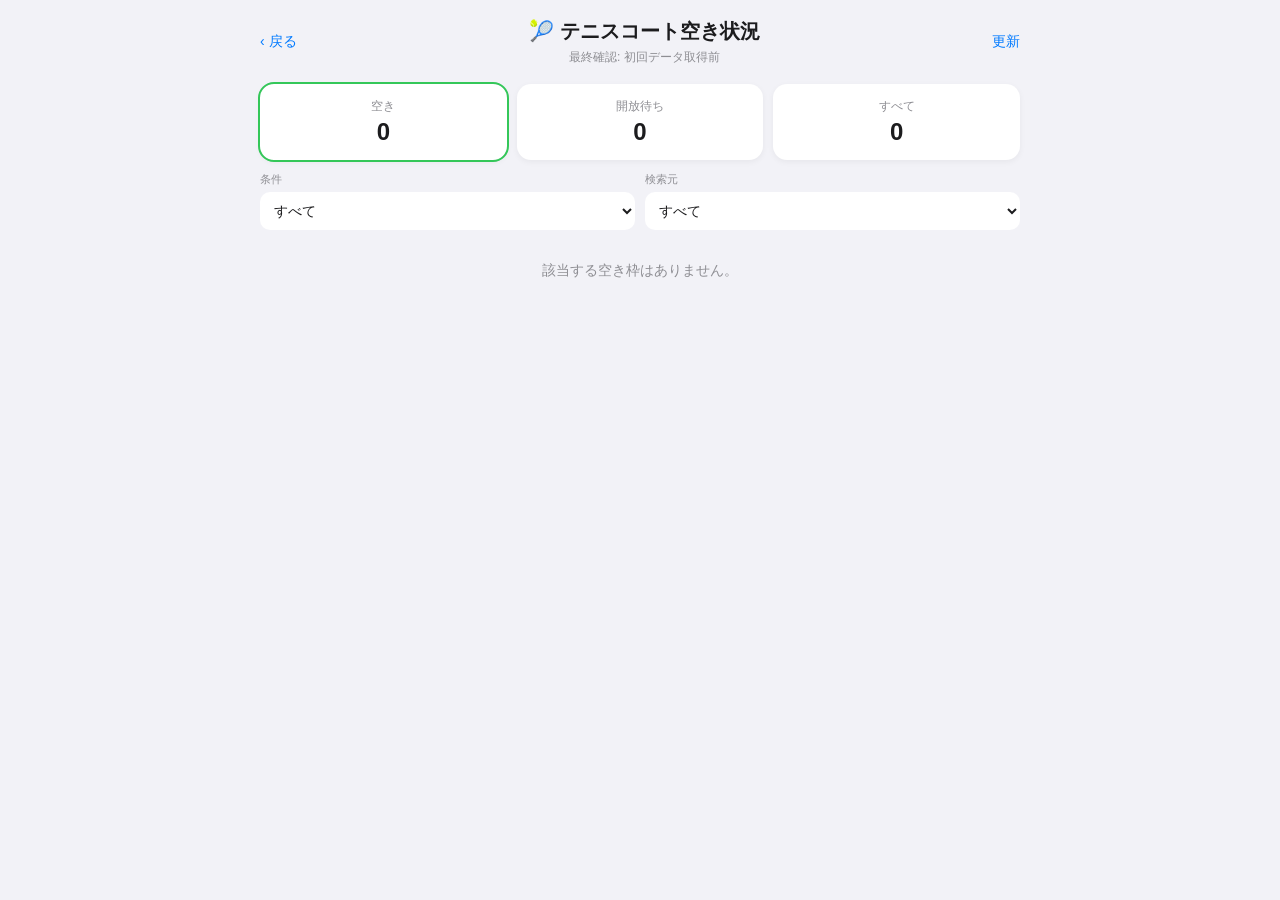
==== availability.html @ a2111969 "Add files via upload" ====
<!DOCTYPE html>
<html lang="ja">
<head>
  <meta charset="UTF-8">
  <meta name="viewport" content="width=device-width, initial-scale=1.0, maximum-scale=1.0, user-scalable=no">
  <title>テニスコート空き状況</title>
  <link rel="stylesheet" href="availability.css">
</head>
<body>
  <div class="page">
    <header class="header">
      <a class="back" href="index.html">‹ 戻る</a>
      <div>
        <h1>🎾 テニスコート空き状況</h1>
        <p id="updatedAt">読み込み中...</p>
      </div>
      <button id="reloadButton" class="reload" type="button">更新</button>
    </header>

    <section class="summary">
      <button class="summary-card active" data-status="available">
        <span>空き</span>
        <strong id="availableCount">-</strong>
      </button>
      <button class="summary-card" data-status="waiting">
        <span>開放待ち</span>
        <strong id="waitingCount">-</strong>
      </button>
      <button class="summary-card" data-status="all">
        <span>すべて</span>
        <strong id="allCount">-</strong>
      </button>
    </section>

    <section class="filters">
      <label>
        条件
        <select id="conditionFilter">
          <option value="all">すべて</option>
        </select>
      </label>
      <label>
        検索元
        <select id="sourceFilter">
          <option value="all">すべて</option>
          <option value="yokohama">横浜市</option>
          <option value="e-kanagawa">保土ケ谷公園</option>
        </select>
      </label>
    </section>

    <div id="warningBox" class="warning hidden"></div>
    <div id="results"></div>
    <div id="emptyState" class="empty hidden">該当する空き枠はありません。</div>
  </div>

  <template id="slotTemplate">
    <article class="slot-card">
      <div class="slot-head">
        <span class="status"></span>
        <span class="condition"></span>
      </div>
      <div class="time"></div>
      <div class="facility"></div>
      <div class="court"></div>
      <a class="booking-link" target="_blank" rel="noopener noreferrer">予約サイトを開く ›</a>
    </article>
  </template>

  <script src="availability.js" defer></script>
</body>
</html>
---- availability.css ----
* {
  box-sizing: border-box;
}

body {
  font-family: -apple-system, BlinkMacSystemFont, "Segoe UI", Roboto, sans-serif;
  margin: 0;
  padding: 18px 14px 50px;
  background: #f2f2f7;
  color: #1c1c1e;
}

.page {
  max-width: 760px;
  margin: 0 auto;
}

.header {
  display: grid;
  grid-template-columns: auto 1fr auto;
  align-items: center;
  gap: 12px;
  margin-bottom: 18px;
}

.header h1 {
  margin: 0;
  font-size: 20px;
  text-align: center;
}

.header p {
  margin: 4px 0 0;
  text-align: center;
  color: #8e8e93;
  font-size: 12px;
}

.back,
.reload {
  color: #007aff;
  text-decoration: none;
  font-size: 14px;
  white-space: nowrap;
}

.reload {
  border: 0;
  background: transparent;
  padding: 8px 0;
  cursor: pointer;
}

.summary {
  display: grid;
  grid-template-columns: repeat(3, 1fr);
  gap: 10px;
  margin-bottom: 12px;
}

.summary-card {
  border: 0;
  border-radius: 14px;
  background: #fff;
  padding: 14px 8px;
  box-shadow: 0 2px 6px rgba(0,0,0,.05);
  cursor: pointer;
  color: inherit;
}

.summary-card span {
  display: block;
  color: #8e8e93;
  font-size: 12px;
  margin-bottom: 3px;
}

.summary-card strong {
  font-size: 24px;
}

.summary-card.active {
  outline: 2px solid #34c759;
}

.filters {
  display: grid;
  grid-template-columns: 1fr 1fr;
  gap: 10px;
  margin-bottom: 18px;
}

.filters label {
  color: #8e8e93;
  font-size: 11px;
}

.filters select {
  width: 100%;
  margin-top: 5px;
  padding: 10px;
  border: 0;
  border-radius: 10px;
  background: #fff;
  color: #1c1c1e;
  font-size: 14px;
}

.day-group {
  margin-top: 22px;
}

.day-title {
  margin: 0 0 8px 4px;
  font-size: 15px;
  color: #636366;
}

.slot-list {
  display: grid;
  gap: 10px;
}

.slot-card {
  background: #fff;
  border-radius: 14px;
  padding: 15px;
  box-shadow: 0 2px 6px rgba(0,0,0,.05);
}

.slot-head {
  display: flex;
  align-items: center;
  justify-content: space-between;
  gap: 12px;
  margin-bottom: 12px;
}

.status {
  display: inline-block;
  border-radius: 999px;
  padding: 4px 8px;
  font-size: 11px;
  font-weight: 700;
}

.status.available {
  background: #e9f9ee;
  color: #18873b;
}

.status.waiting {
  background: #fff6d8;
  color: #8a6a00;
}

.condition {
  color: #8e8e93;
  font-size: 11px;
  text-align: right;
}

.time {
  font-size: 20px;
  font-weight: 700;
  margin-bottom: 4px;
}

.facility {
  font-size: 15px;
  font-weight: 600;
}

.court {
  margin-top: 3px;
  color: #636366;
  font-size: 13px;
}

.booking-link {
  display: inline-block;
  margin-top: 12px;
  color: #007aff;
  text-decoration: none;
  font-size: 13px;
}

.warning {
  background: #fff4e5;
  color: #8a5a00;
  border-radius: 12px;
  padding: 12px;
  margin-bottom: 16px;
  font-size: 12px;
  line-height: 1.5;
}

.empty {
  margin-top: 32px;
  text-align: center;
  color: #8e8e93;
  font-size: 14px;
}

.hidden {
  display: none !important;
}

@media (max-width: 520px) {
  .header {
    grid-template-columns: 52px 1fr 52px;
  }

  .header h1 {
    font-size: 18px;
  }

  .filters {
    grid-template-columns: 1fr;
  }
}
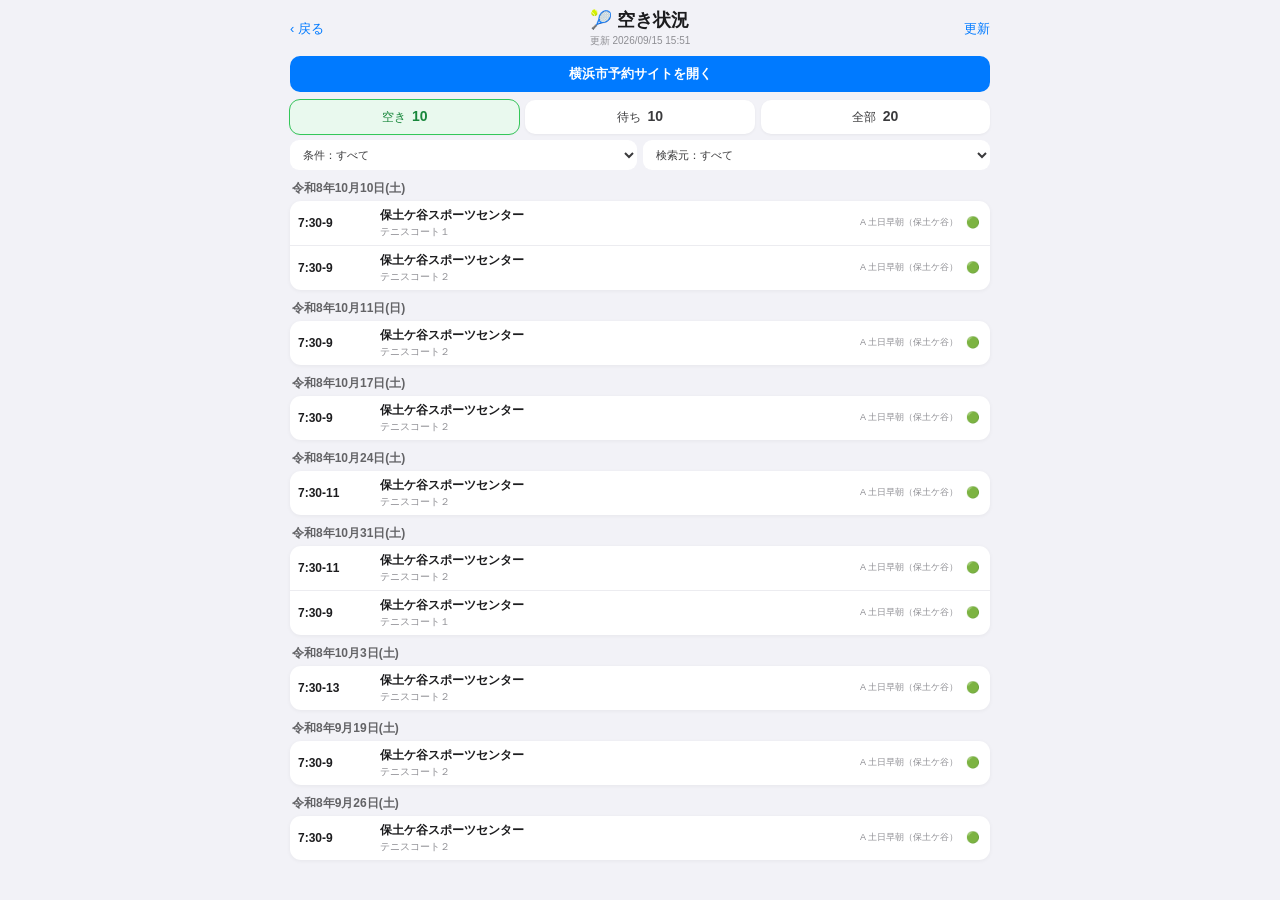
==== commit 0bde7530: "Add files via upload" ====
--- a/availability.html
+++ b/availability.html
@@ -7,65 +7,53 @@
   <link rel="stylesheet" href="availability.css">
 </head>
 <body>
-  <div class="page">
-    <header class="header">
-      <a class="back" href="index.html">‹ 戻る</a>
-      <div>
-        <h1>🎾 テニスコート空き状況</h1>
+  <main class="page">
+    <header class="topbar">
+      <a href="index.html" class="back">‹ 戻る</a>
+      <div class="title-block">
+        <h1>🎾 空き状況</h1>
         <p id="updatedAt">読み込み中...</p>
       </div>
       <button id="reloadButton" class="reload" type="button">更新</button>
     </header>
 
-    <section class="summary">
-      <button class="summary-card active" data-status="available">
-        <span>空き</span>
-        <strong id="availableCount">-</strong>
+    <a
+      class="booking-button"
+      href="https://www.shisetsu.city.yokohama.lg.jp/user/Home"
+      target="_blank"
+      rel="noopener noreferrer"
+    >
+      横浜市予約サイトを開く
+    </a>
+
+    <section class="status-tabs">
+      <button class="status-tab active" data-status="available">
+        空き <strong id="availableCount">-</strong>
       </button>
-      <button class="summary-card" data-status="waiting">
-        <span>開放待ち</span>
-        <strong id="waitingCount">-</strong>
+      <button class="status-tab" data-status="waiting">
+        待ち <strong id="waitingCount">-</strong>
       </button>
-      <button class="summary-card" data-status="all">
-        <span>すべて</span>
-        <strong id="allCount">-</strong>
+      <button class="status-tab" data-status="all">
+        全部 <strong id="allCount">-</strong>
       </button>
     </section>
 
     <section class="filters">
-      <label>
-        条件
-        <select id="conditionFilter">
-          <option value="all">すべて</option>
-        </select>
-      </label>
-      <label>
-        検索元
-        <select id="sourceFilter">
-          <option value="all">すべて</option>
-          <option value="yokohama">横浜市</option>
-          <option value="e-kanagawa">保土ケ谷公園</option>
-        </select>
-      </label>
+      <select id="conditionFilter" aria-label="条件">
+        <option value="all">条件：すべて</option>
+      </select>
+
+      <select id="sourceFilter" aria-label="検索元">
+        <option value="all">検索元：すべて</option>
+        <option value="yokohama">横浜市</option>
+        <option value="e-kanagawa">保土ケ谷公園</option>
+      </select>
     </section>
 
     <div id="warningBox" class="warning hidden"></div>
     <div id="results"></div>
     <div id="emptyState" class="empty hidden">該当する空き枠はありません。</div>
-  </div>
-
-  <template id="slotTemplate">
-    <article class="slot-card">
-      <div class="slot-head">
-        <span class="status"></span>
-        <span class="condition"></span>
-      </div>
-      <div class="time"></div>
-      <div class="facility"></div>
-      <div class="court"></div>
-      <a class="booking-link" target="_blank" rel="noopener noreferrer">予約サイトを開く ›</a>
-    </article>
-  </template>
+  </main>
 
   <script src="availability.js" defer></script>
 </body>
--- a/availability.css
+++ b/availability.css
@@ -3,219 +3,221 @@
 }
 
 body {
-  font-family: -apple-system, BlinkMacSystemFont, "Segoe UI", Roboto, sans-serif;
   margin: 0;
-  padding: 18px 14px 50px;
   background: #f2f2f7;
   color: #1c1c1e;
+  font-family: -apple-system, BlinkMacSystemFont, "Segoe UI", Roboto, sans-serif;
 }
 
 .page {
-  max-width: 760px;
+  max-width: 720px;
   margin: 0 auto;
-}
-
-.header {
-  display: grid;
-  grid-template-columns: auto 1fr auto;
+  padding: 10px 10px 28px;
+}
+
+.topbar {
+  display: grid;
+  grid-template-columns: 48px 1fr 48px;
   align-items: center;
-  gap: 12px;
-  margin-bottom: 18px;
-}
-
-.header h1 {
-  margin: 0;
-  font-size: 20px;
-  text-align: center;
-}
-
-.header p {
-  margin: 4px 0 0;
-  text-align: center;
-  color: #8e8e93;
-  font-size: 12px;
+  gap: 6px;
+  margin-bottom: 8px;
 }
 
 .back,
 .reload {
   color: #007aff;
+  font-size: 13px;
   text-decoration: none;
-  font-size: 14px;
-  white-space: nowrap;
 }
 
 .reload {
   border: 0;
   background: transparent;
-  padding: 8px 0;
-  cursor: pointer;
-}
-
-.summary {
+  padding: 6px 0;
+  text-align: right;
+}
+
+.title-block {
+  text-align: center;
+}
+
+.title-block h1 {
+  margin: 0;
+  font-size: 18px;
+  line-height: 1.2;
+}
+
+.title-block p {
+  margin: 2px 0 0;
+  color: #8e8e93;
+  font-size: 10px;
+}
+
+.booking-button {
+  display: block;
+  margin-bottom: 8px;
+  padding: 9px 12px;
+  border-radius: 10px;
+  background: #007aff;
+  color: #fff;
+  text-align: center;
+  text-decoration: none;
+  font-size: 13px;
+  font-weight: 700;
+}
+
+.status-tabs {
   display: grid;
   grid-template-columns: repeat(3, 1fr);
-  gap: 10px;
-  margin-bottom: 12px;
-}
-
-.summary-card {
-  border: 0;
-  border-radius: 14px;
-  background: #fff;
-  padding: 14px 8px;
-  box-shadow: 0 2px 6px rgba(0,0,0,.05);
-  cursor: pointer;
-  color: inherit;
-}
-
-.summary-card span {
-  display: block;
-  color: #8e8e93;
-  font-size: 12px;
-  margin-bottom: 3px;
-}
-
-.summary-card strong {
-  font-size: 24px;
-}
-
-.summary-card.active {
-  outline: 2px solid #34c759;
-}
-
-.filters {
-  display: grid;
-  grid-template-columns: 1fr 1fr;
-  gap: 10px;
-  margin-bottom: 18px;
-}
-
-.filters label {
-  color: #8e8e93;
-  font-size: 11px;
-}
-
-.filters select {
-  width: 100%;
-  margin-top: 5px;
-  padding: 10px;
+  gap: 6px;
+  margin-bottom: 6px;
+}
+
+.status-tab {
   border: 0;
   border-radius: 10px;
   background: #fff;
-  color: #1c1c1e;
+  padding: 8px 4px;
+  font-size: 12px;
+  color: #3a3a3c;
+  box-shadow: 0 1px 3px rgba(0,0,0,.05);
+}
+
+.status-tab strong {
+  margin-left: 3px;
   font-size: 14px;
 }
 
-.day-group {
-  margin-top: 22px;
-}
-
-.day-title {
-  margin: 0 0 8px 4px;
-  font-size: 15px;
-  color: #636366;
-}
-
-.slot-list {
-  display: grid;
-  gap: 10px;
-}
-
-.slot-card {
-  background: #fff;
-  border-radius: 14px;
-  padding: 15px;
-  box-shadow: 0 2px 6px rgba(0,0,0,.05);
-}
-
-.slot-head {
-  display: flex;
-  align-items: center;
-  justify-content: space-between;
-  gap: 12px;
-  margin-bottom: 12px;
-}
-
-.status {
-  display: inline-block;
-  border-radius: 999px;
-  padding: 4px 8px;
-  font-size: 11px;
-  font-weight: 700;
-}
-
-.status.available {
+.status-tab.active {
   background: #e9f9ee;
   color: #18873b;
-}
-
-.status.waiting {
-  background: #fff6d8;
-  color: #8a6a00;
-}
-
-.condition {
-  color: #8e8e93;
+  outline: 1px solid #34c759;
+}
+
+.filters {
+  display: grid;
+  grid-template-columns: 1fr 1fr;
+  gap: 6px;
+  margin-bottom: 8px;
+}
+
+.filters select {
+  width: 100%;
+  border: 0;
+  border-radius: 9px;
+  background: #fff;
+  padding: 8px 9px;
+  color: #3a3a3c;
   font-size: 11px;
+}
+
+.day-group {
+  margin-top: 10px;
+}
+
+.day-title {
+  margin: 0 0 4px 2px;
+  color: #636366;
+  font-size: 12px;
+  font-weight: 700;
+}
+
+.slot-table {
+  background: #fff;
+  border-radius: 11px;
+  overflow: hidden;
+  box-shadow: 0 1px 4px rgba(0,0,0,.05);
+}
+
+.slot-row {
+  display: grid;
+  grid-template-columns: 76px minmax(0, 1fr) minmax(62px, auto) 18px;
+  align-items: center;
+  gap: 6px;
+  min-height: 38px;
+  padding: 6px 8px;
+  border-bottom: 1px solid #ececf0;
+}
+
+.slot-row:last-child {
+  border-bottom: 0;
+}
+
+.slot-time {
+  font-size: 12px;
+  font-weight: 700;
+  white-space: nowrap;
+}
+
+.slot-place {
+  min-width: 0;
+}
+
+.slot-facility {
+  overflow: hidden;
+  font-size: 12px;
+  font-weight: 600;
+  text-overflow: ellipsis;
+  white-space: nowrap;
+}
+
+.slot-court {
+  overflow: hidden;
+  margin-top: 1px;
+  color: #8e8e93;
+  font-size: 10px;
+  text-overflow: ellipsis;
+  white-space: nowrap;
+}
+
+.slot-condition {
+  color: #8e8e93;
+  font-size: 9px;
   text-align: right;
-}
-
-.time {
-  font-size: 20px;
-  font-weight: 700;
-  margin-bottom: 4px;
-}
-
-.facility {
-  font-size: 15px;
-  font-weight: 600;
-}
-
-.court {
-  margin-top: 3px;
-  color: #636366;
-  font-size: 13px;
-}
-
-.booking-link {
-  display: inline-block;
-  margin-top: 12px;
-  color: #007aff;
-  text-decoration: none;
-  font-size: 13px;
+  white-space: nowrap;
+}
+
+.slot-status {
+  font-size: 11px;
+  text-align: center;
 }
 
 .warning {
+  margin: 8px 0;
+  padding: 8px 9px;
+  border-radius: 9px;
   background: #fff4e5;
   color: #8a5a00;
-  border-radius: 12px;
-  padding: 12px;
-  margin-bottom: 16px;
-  font-size: 12px;
-  line-height: 1.5;
+  font-size: 10px;
+  line-height: 1.4;
 }
 
 .empty {
-  margin-top: 32px;
-  text-align: center;
-  color: #8e8e93;
-  font-size: 14px;
+  margin-top: 24px;
+  color: #8e8e93;
+  font-size: 12px;
+  text-align: center;
 }
 
 .hidden {
   display: none !important;
 }
 
-@media (max-width: 520px) {
-  .header {
-    grid-template-columns: 52px 1fr 52px;
-  }
-
-  .header h1 {
-    font-size: 18px;
-  }
-
-  .filters {
-    grid-template-columns: 1fr;
-  }
-}
+@media (max-width: 430px) {
+  .page {
+    padding-left: 8px;
+    padding-right: 8px;
+  }
+
+  .slot-row {
+    grid-template-columns: 72px minmax(0, 1fr) 16px;
+  }
+
+  .slot-condition {
+    display: none;
+  }
+
+  .filters select {
+    font-size: 10px;
+  }
+}
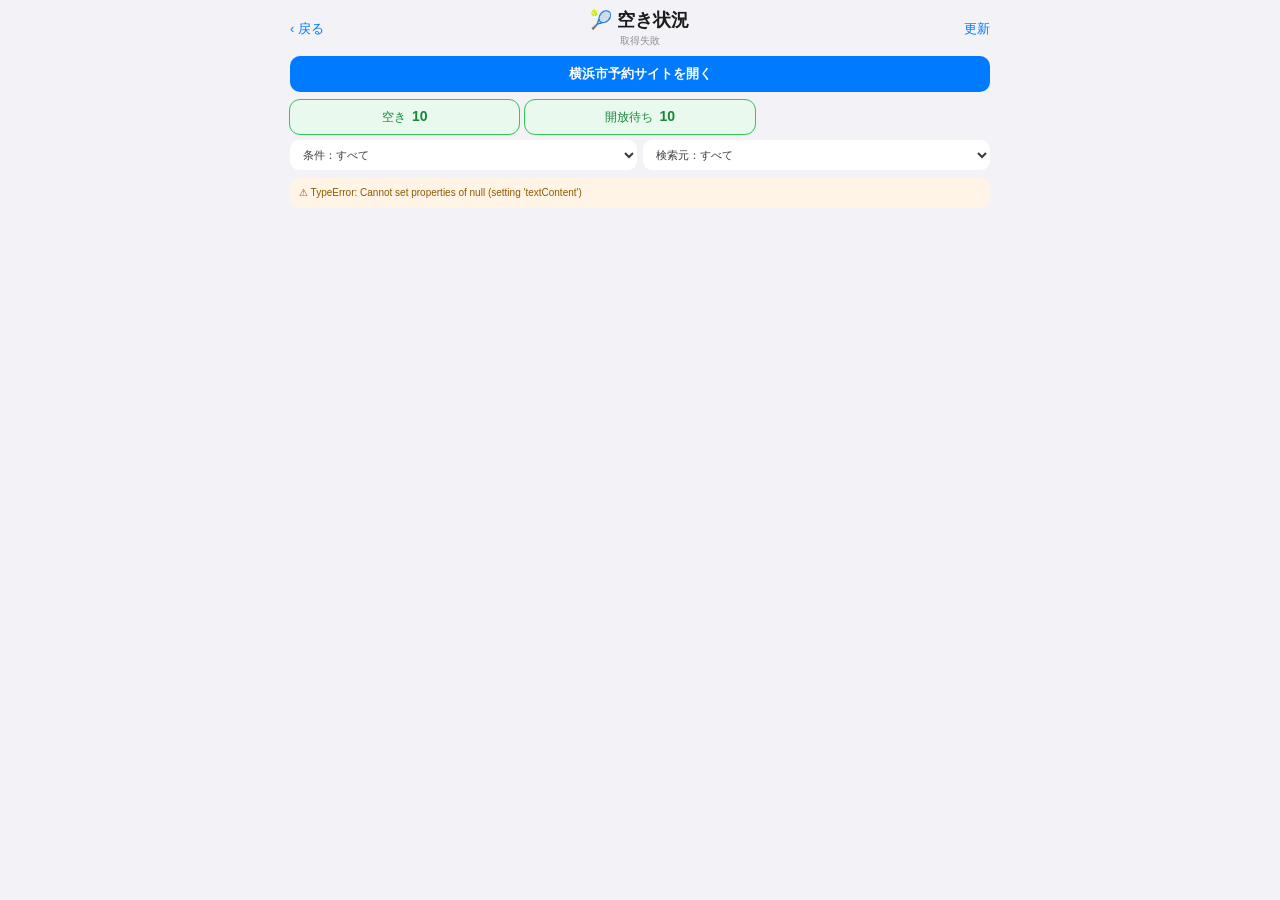
==== commit f8b0bd39: "Update availability.html" ====
--- a/availability.html
+++ b/availability.html
@@ -26,17 +26,15 @@
       横浜市予約サイトを開く
     </a>
 
-    <section class="status-tabs">
-      <button class="status-tab active" data-status="available">
-        空き <strong id="availableCount">-</strong>
-      </button>
-      <button class="status-tab" data-status="waiting">
-        待ち <strong id="waitingCount">-</strong>
-      </button>
-      <button class="status-tab" data-status="all">
-        全部 <strong id="allCount">-</strong>
-      </button>
-    </section>
+<section class="status-tabs">
+  <button class="status-tab active" data-status="available">
+    空き <strong id="availableCount">-</strong>
+  </button>
+
+  <button class="status-tab active" data-status="waiting">
+    開放待ち <strong id="waitingCount">-</strong>
+  </button>
+</section>
 
     <section class="filters">
       <select id="conditionFilter" aria-label="条件">
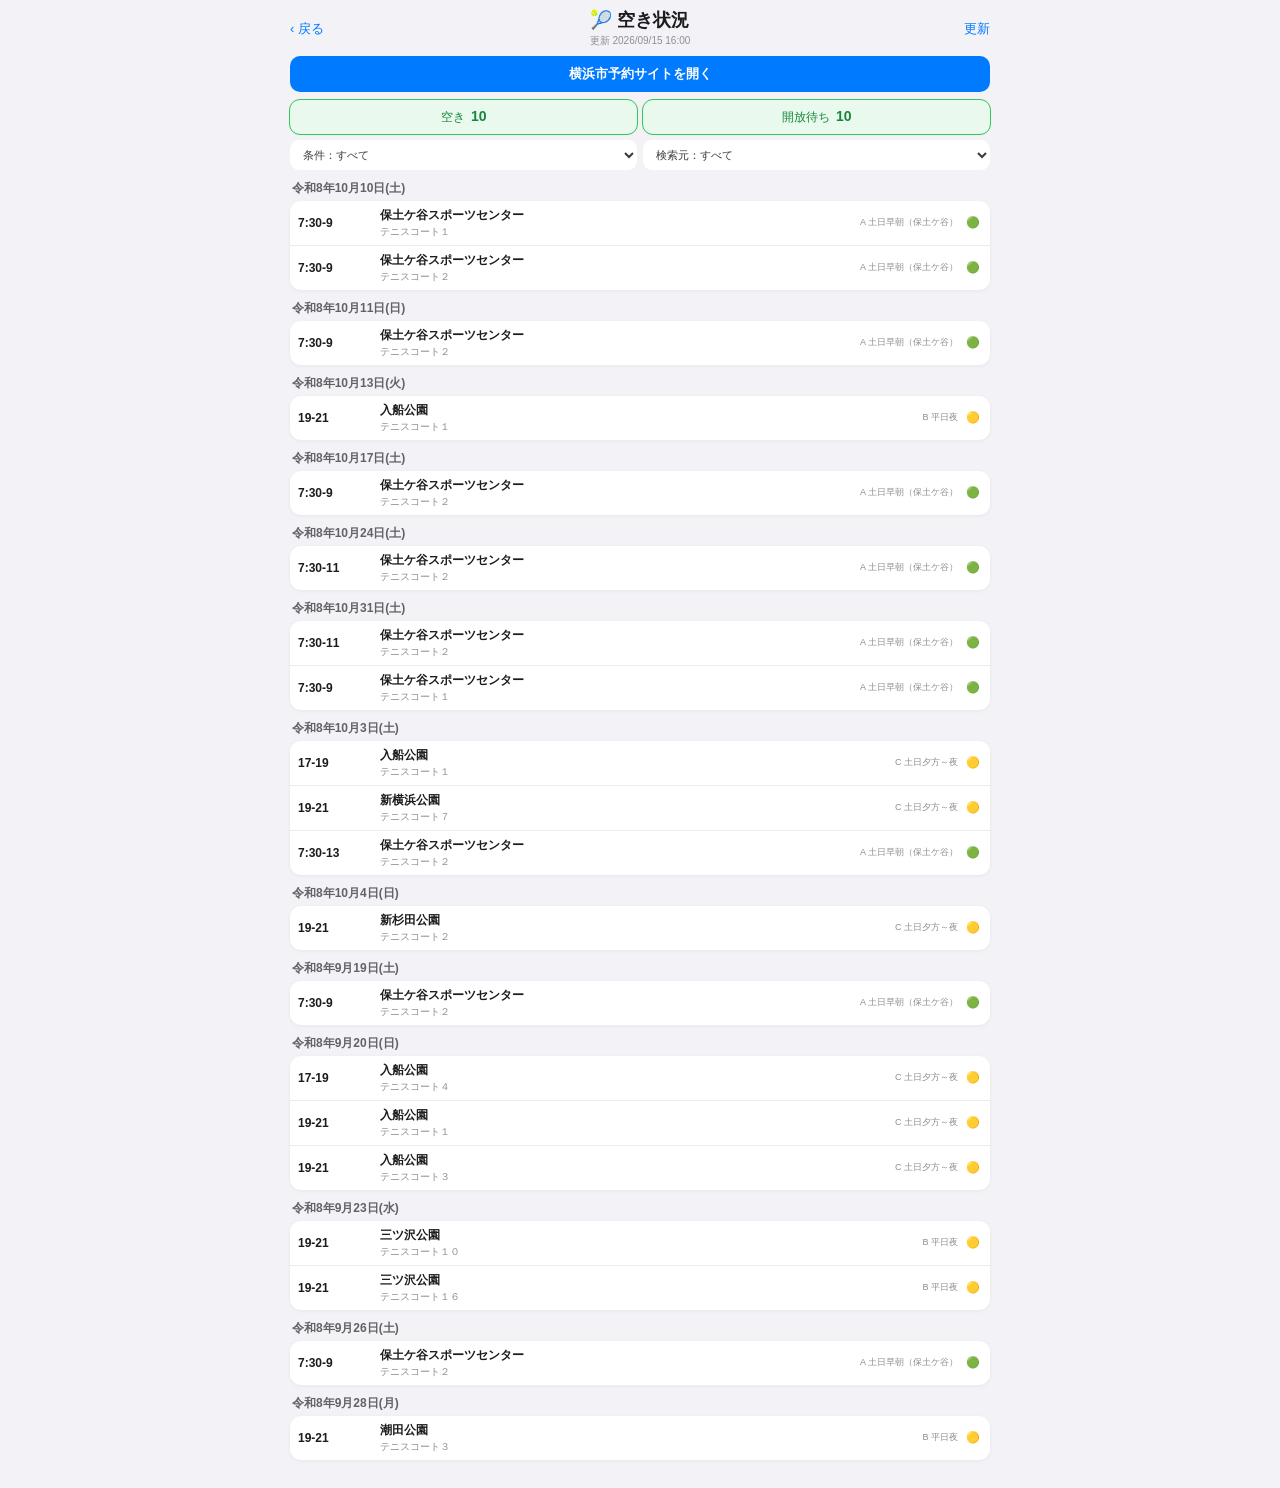
==== commit f851a111: "Update availability.html" ====
--- a/availability.html
+++ b/availability.html
@@ -2,20 +2,35 @@
 <html lang="ja">
 <head>
   <meta charset="UTF-8">
-  <meta name="viewport" content="width=device-width, initial-scale=1.0, maximum-scale=1.0, user-scalable=no">
+  <meta
+    name="viewport"
+    content="width=device-width, initial-scale=1.0, maximum-scale=1.0, user-scalable=no"
+  >
   <title>テニスコート空き状況</title>
-  <link rel="stylesheet" href="availability.css">
+
+  <link rel="stylesheet" href="availability.css?v=4">
 </head>
+
 <body>
   <main class="page">
+
     <header class="topbar">
       <a href="index.html" class="back">‹ 戻る</a>
+
       <div class="title-block">
         <h1>🎾 空き状況</h1>
         <p id="updatedAt">読み込み中...</p>
       </div>
-      <button id="reloadButton" class="reload" type="button">更新</button>
+
+      <button
+        id="reloadButton"
+        class="reload"
+        type="button"
+      >
+        更新
+      </button>
     </header>
+
 
     <a
       class="booking-button"
@@ -26,33 +41,88 @@
       横浜市予約サイトを開く
     </a>
 
-<section class="status-tabs">
-  <button class="status-tab active" data-status="available">
-    空き <strong id="availableCount">-</strong>
-  </button>
 
-  <button class="status-tab active" data-status="waiting">
-    開放待ち <strong id="waitingCount">-</strong>
-  </button>
-</section>
+    <!--
+      空き / 開放待ちは独立したON/OFFボタン
+      初期状態は両方ON
+    -->
+    <section class="status-tabs">
+
+      <button
+        class="status-tab available active"
+        data-status="available"
+        type="button"
+      >
+        <span>空き</span>
+        <strong id="availableCount">-</strong>
+      </button>
+
+      <button
+        class="status-tab waiting active"
+        data-status="waiting"
+        type="button"
+      >
+        <span>開放待ち</span>
+        <strong id="waitingCount">-</strong>
+      </button>
+
+    </section>
+
 
     <section class="filters">
-      <select id="conditionFilter" aria-label="条件">
-        <option value="all">条件：すべて</option>
+
+      <select
+        id="conditionFilter"
+        aria-label="条件"
+      >
+        <option value="all">
+          条件：すべて
+        </option>
       </select>
 
-      <select id="sourceFilter" aria-label="検索元">
-        <option value="all">検索元：すべて</option>
-        <option value="yokohama">横浜市</option>
-        <option value="e-kanagawa">保土ケ谷公園</option>
+
+      <select
+        id="sourceFilter"
+        aria-label="検索元"
+      >
+        <option value="all">
+          検索元：すべて
+        </option>
+
+        <option value="yokohama">
+          横浜市
+        </option>
+
+        <option value="e-kanagawa">
+          保土ケ谷公園
+        </option>
       </select>
+
     </section>
 
-    <div id="warningBox" class="warning hidden"></div>
+
+    <div
+      id="warningBox"
+      class="warning hidden"
+    ></div>
+
+
     <div id="results"></div>
-    <div id="emptyState" class="empty hidden">該当する空き枠はありません。</div>
+
+
+    <div
+      id="emptyState"
+      class="empty hidden"
+    >
+      該当する空き枠はありません。
+    </div>
+
   </main>
 
-  <script src="availability.js" defer></script>
+  <script
+    src="availability.js?v=4"
+    defer
+  ></script>
+
 </body>
 </html>
--- a/availability.css
+++ b/availability.css
@@ -68,7 +68,7 @@
 
 .status-tabs {
   display: grid;
-  grid-template-columns: repeat(3, 1fr);
+  grid-template-columns: repeat(2, 1fr);
   gap: 6px;
   margin-bottom: 6px;
 }
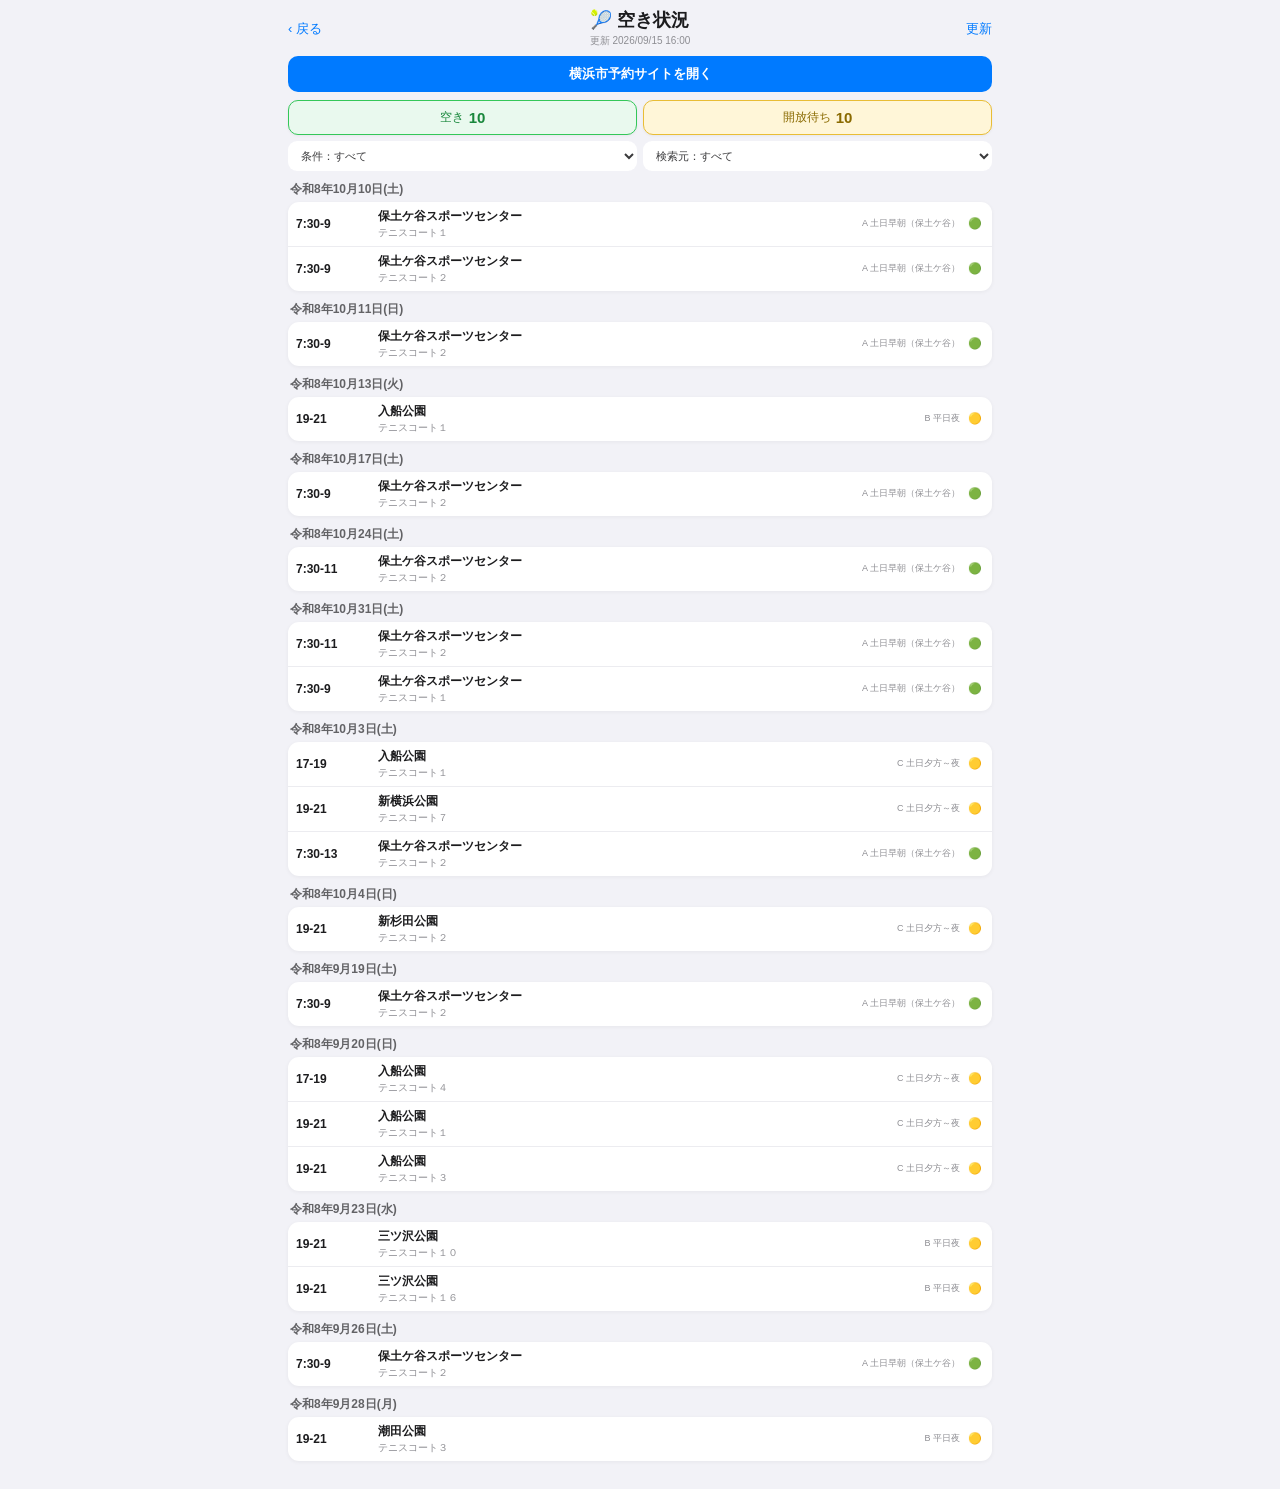
==== commit 7aed8967: "Update availability.html" ====
--- a/availability.html
+++ b/availability.html
@@ -119,10 +119,7 @@
 
   </main>
 
-  <script
-    src="availability.js?v=4"
-    defer
-  ></script>
+<script src="availability.js?v=5" defer></script>
 
 </body>
 </html>
--- a/availability.css
+++ b/availability.css
@@ -6,218 +6,453 @@
   margin: 0;
   background: #f2f2f7;
   color: #1c1c1e;
-  font-family: -apple-system, BlinkMacSystemFont, "Segoe UI", Roboto, sans-serif;
-}
+
+  font-family:
+    -apple-system,
+    BlinkMacSystemFont,
+    "Segoe UI",
+    Roboto,
+    sans-serif;
+}
+
+
+/* =========================================================
+   全体
+   ========================================================= */
 
 .page {
   max-width: 720px;
   margin: 0 auto;
-  padding: 10px 10px 28px;
-}
+
+  padding:
+    10px
+    8px
+    28px;
+}
+
+
+/* =========================================================
+   ヘッダー
+   ========================================================= */
 
 .topbar {
   display: grid;
-  grid-template-columns: 48px 1fr 48px;
+
+  grid-template-columns:
+    48px
+    1fr
+    48px;
+
   align-items: center;
+
   gap: 6px;
+
   margin-bottom: 8px;
 }
+
 
 .back,
 .reload {
   color: #007aff;
+
   font-size: 13px;
+
   text-decoration: none;
 }
+
 
 .reload {
   border: 0;
+
   background: transparent;
+
   padding: 6px 0;
+
   text-align: right;
-}
+
+  cursor: pointer;
+}
+
 
 .title-block {
   text-align: center;
 }
 
+
 .title-block h1 {
   margin: 0;
+
   font-size: 18px;
+
   line-height: 1.2;
 }
+
 
 .title-block p {
   margin: 2px 0 0;
+
   color: #8e8e93;
+
   font-size: 10px;
 }
+
+
+/* =========================================================
+   予約サイト
+   ========================================================= */
 
 .booking-button {
   display: block;
+
   margin-bottom: 8px;
+
   padding: 9px 12px;
+
   border-radius: 10px;
+
   background: #007aff;
-  color: #fff;
+
+  color: white;
+
   text-align: center;
+
   text-decoration: none;
+
   font-size: 13px;
+
   font-weight: 700;
 }
+
+
+/* =========================================================
+   空き / 開放待ち
+   ========================================================= */
 
 .status-tabs {
   display: grid;
-  grid-template-columns: repeat(2, 1fr);
+
+  grid-template-columns:
+    repeat(2, 1fr);
+
   gap: 6px;
+
   margin-bottom: 6px;
 }
 
+
 .status-tab {
-  border: 0;
+  display: flex;
+
+  align-items: center;
+
+  justify-content: center;
+
+  gap: 5px;
+
+  border: 1px solid transparent;
+
   border-radius: 10px;
-  background: #fff;
+
+  background: white;
+
   padding: 8px 4px;
+
+  color: #8e8e93;
+
   font-size: 12px;
-  color: #3a3a3c;
-  box-shadow: 0 1px 3px rgba(0,0,0,.05);
-}
+
+  cursor: pointer;
+
+  box-shadow:
+    0 1px 3px
+    rgba(0, 0, 0, 0.05);
+
+  opacity: 0.55;
+}
+
 
 .status-tab strong {
-  margin-left: 3px;
-  font-size: 14px;
-}
-
-.status-tab.active {
+  font-size: 15px;
+}
+
+
+/* 空き ON */
+
+.status-tab.available.active {
   background: #e9f9ee;
+
   color: #18873b;
-  outline: 1px solid #34c759;
-}
+
+  border-color: #34c759;
+
+  opacity: 1;
+}
+
+
+/* 開放待ち ON */
+
+.status-tab.waiting.active {
+  background: #fff6d8;
+
+  color: #8a6a00;
+
+  border-color: #e9bd35;
+
+  opacity: 1;
+}
+
+
+/* =========================================================
+   フィルター
+   ========================================================= */
 
 .filters {
   display: grid;
-  grid-template-columns: 1fr 1fr;
+
+  grid-template-columns:
+    1fr
+    1fr;
+
   gap: 6px;
+
   margin-bottom: 8px;
 }
+
 
 .filters select {
   width: 100%;
+
   border: 0;
+
   border-radius: 9px;
-  background: #fff;
+
+  background: white;
+
   padding: 8px 9px;
+
   color: #3a3a3c;
+
   font-size: 11px;
 }
+
+
+/* =========================================================
+   日付
+   ========================================================= */
 
 .day-group {
   margin-top: 10px;
 }
 
+
 .day-title {
-  margin: 0 0 4px 2px;
+  margin:
+    0
+    0
+    4px
+    2px;
+
   color: #636366;
+
   font-size: 12px;
+
   font-weight: 700;
 }
 
+
+/* =========================================================
+   空き枠一覧
+   ========================================================= */
+
 .slot-table {
-  background: #fff;
+  overflow: hidden;
+
   border-radius: 11px;
-  overflow: hidden;
-  box-shadow: 0 1px 4px rgba(0,0,0,.05);
-}
+
+  background: white;
+
+  box-shadow:
+    0 1px 4px
+    rgba(0, 0, 0, 0.05);
+}
+
 
 .slot-row {
   display: grid;
-  grid-template-columns: 76px minmax(0, 1fr) minmax(62px, auto) 18px;
+
+  grid-template-columns:
+    76px
+    minmax(0, 1fr)
+    minmax(62px, auto)
+    18px;
+
   align-items: center;
+
   gap: 6px;
+
   min-height: 38px;
+
   padding: 6px 8px;
-  border-bottom: 1px solid #ececf0;
-}
+
+  border-bottom:
+    1px solid #ececf0;
+}
+
 
 .slot-row:last-child {
   border-bottom: 0;
 }
 
+
+/* 時間 */
+
 .slot-time {
   font-size: 12px;
+
   font-weight: 700;
+
   white-space: nowrap;
 }
+
+
+/* 場所 */
 
 .slot-place {
   min-width: 0;
 }
 
+
 .slot-facility {
   overflow: hidden;
+
   font-size: 12px;
+
   font-weight: 600;
+
   text-overflow: ellipsis;
+
   white-space: nowrap;
 }
+
 
 .slot-court {
   overflow: hidden;
+
   margin-top: 1px;
+
   color: #8e8e93;
+
   font-size: 10px;
+
   text-overflow: ellipsis;
+
   white-space: nowrap;
 }
+
+
+/* 条件 */
 
 .slot-condition {
   color: #8e8e93;
+
   font-size: 9px;
+
   text-align: right;
+
   white-space: nowrap;
 }
+
+
+/* 状態 */
 
 .slot-status {
   font-size: 11px;
+
   text-align: center;
 }
+
+
+/* =========================================================
+   警告
+   ========================================================= */
 
 .warning {
   margin: 8px 0;
+
   padding: 8px 9px;
+
   border-radius: 9px;
+
   background: #fff4e5;
+
   color: #8a5a00;
+
   font-size: 10px;
+
   line-height: 1.4;
 }
+
+
+/* =========================================================
+   空表示
+   ========================================================= */
 
 .empty {
   margin-top: 24px;
+
   color: #8e8e93;
+
   font-size: 12px;
+
   text-align: center;
 }
+
 
 .hidden {
   display: none !important;
 }
 
+
+/* =========================================================
+   スマホ
+   ========================================================= */
+
 @media (max-width: 430px) {
+
   .page {
-    padding-left: 8px;
-    padding-right: 8px;
+    padding-left: 7px;
+    padding-right: 7px;
   }
 
+
   .slot-row {
-    grid-template-columns: 72px minmax(0, 1fr) 16px;
+    grid-template-columns:
+      70px
+      minmax(0, 1fr)
+      16px;
+
+    gap: 5px;
+
+    min-height: 36px;
+
+    padding:
+      5px
+      7px;
   }
+
+
+  /*
+    スマホでは条件名は非表示
+    場所と時間を優先
+  */
 
   .slot-condition {
     display: none;
   }
 
+
   .filters select {
     font-size: 10px;
   }
-}
+
+}
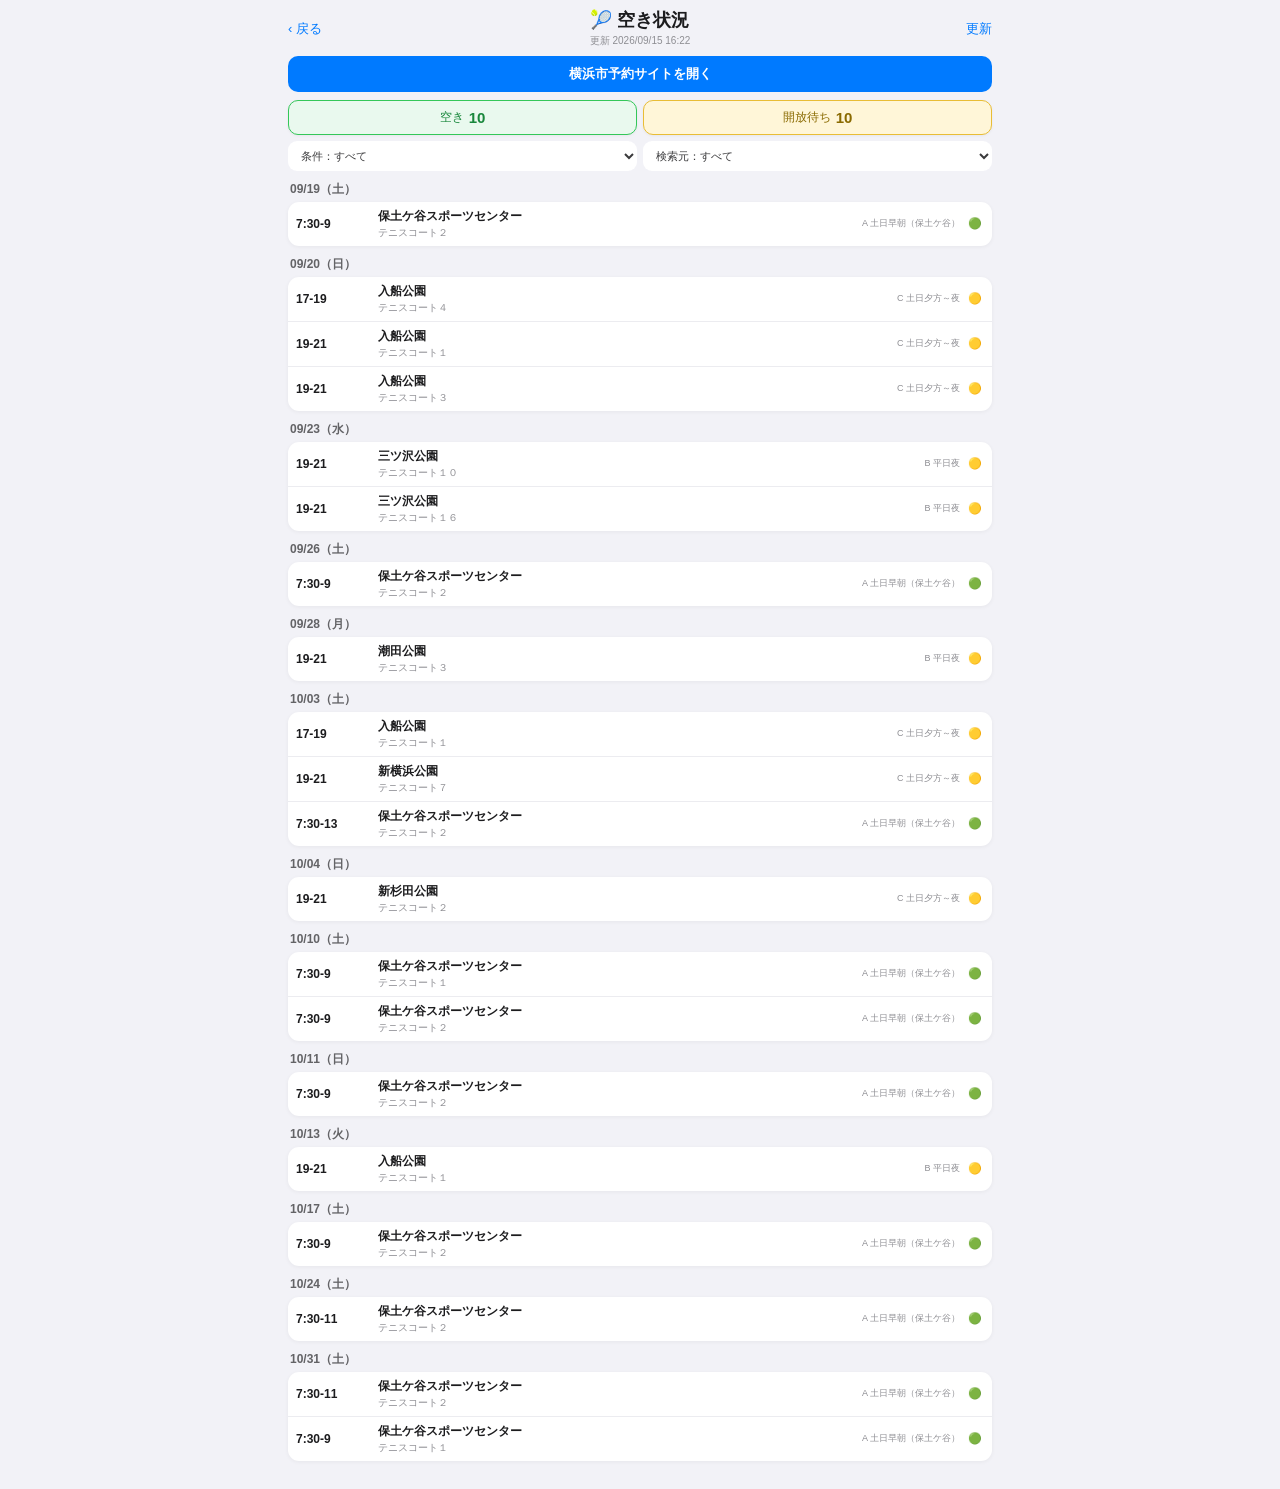
==== commit c873186a: "Update availability.html" ====
--- a/availability.html
+++ b/availability.html
@@ -1,6 +1,7 @@
 <!DOCTYPE html>
 <html lang="ja">
 <head>
+  <meta name="robots" content="noindex">
   <meta charset="UTF-8">
   <meta
     name="viewport"
